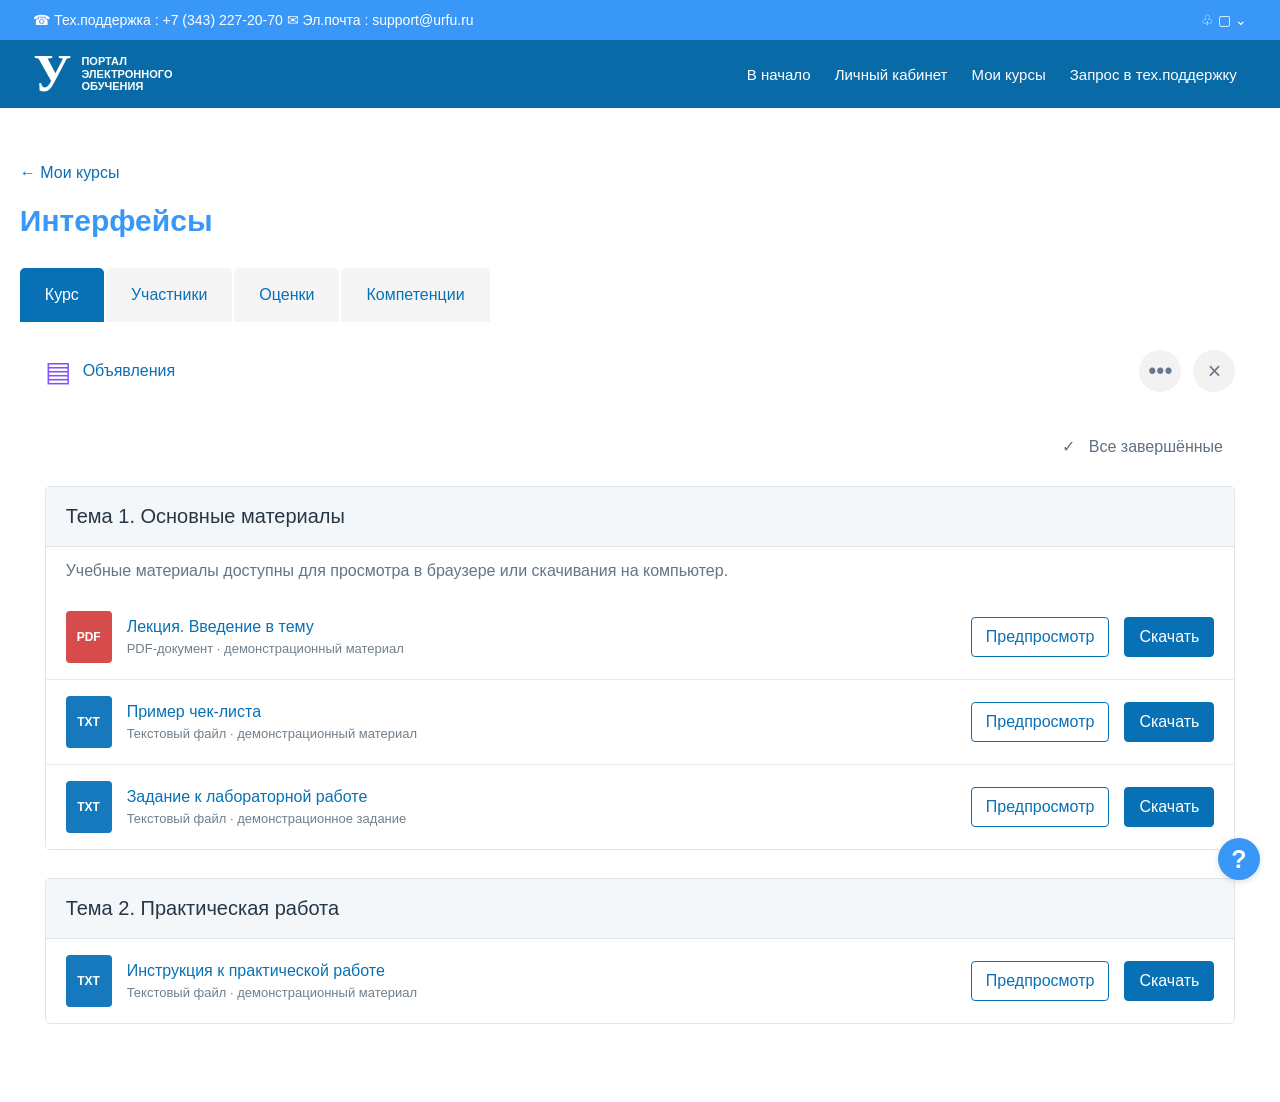
==== course.html @ 54a1a9f5 "Add files via upload" ====
<!DOCTYPE html>
<html lang="ru">
<head>
    <meta charset="UTF-8">
    <meta name="viewport" content="width=device-width, initial-scale=1.0">
    <title>Курс</title>
    <link rel="stylesheet" href="style.css">
    <script src="script.js" defer></script>
</head>
<body>
    <div class="support-bar">
        <div class="support-left">☎ Тех.поддержка : +7 (343) 227-20-70 ✉ Эл.почта : support@urfu.ru</div>
        <div class="support-right">♧ ▢ ⌄</div>
    </div>
    <header class="main-header">
        <a class="brand" href="index.html" aria-label="Портал электронного обучения">
            <span class="brand-mark">У</span>
            <span class="brand-text">ПОРТАЛ<br>ЭЛЕКТРОННОГО<br>ОБУЧЕНИЯ</span>
        </a>
        <nav class="main-nav">
            <a href="index.html">В начало</a>
            <a href="index.html">Личный кабинет</a>
            <a href="index.html">Мои курсы</a>
            <a href="#support">Запрос в тех.поддержку</a>
        </nav>
    </header>

    <main class="page-wrap course-page">
        <a class="back-link" href="index.html">← Мои курсы</a>
        <h1 id="course-title">Интерфейсы</h1>
        <nav class="course-tabs" aria-label="Разделы курса">
            <button class="course-tab active" data-tab="course-content">Курс</button>
            <button class="course-tab" data-tab="participants">Участники</button>
            <button class="course-tab" data-tab="grades">Оценки</button>
            <button class="course-tab" data-tab="competencies">Компетенции</button>
        </nav>

        <section id="course-content" class="tab-panel">
            <div class="course-toolbar"><span class="announcement-icon">▤</span><a href="#announcements">Объявления</a><span class="toolbar-spacer"></span><button class="round-button" title="Дополнительные действия">•••</button><button class="round-button" title="Свернуть раздел">×</button></div>
            <div class="completion-label">✓ &nbsp; Все завершённые</div>

            <section class="topic-block">
                <h2>Тема 1. Основные материалы</h2>
                <p class="topic-description">Учебные материалы доступны для просмотра в браузере или скачивания на компьютер.</p>
                <div class="material-row">
                    <div class="file-symbol pdf">PDF</div>
                    <div class="material-info"><strong>Лекция. Введение в тему</strong><span>PDF-документ · демонстрационный материал</span></div>
                    <button class="action-button preview-button" data-preview="lecture">Предпросмотр</button>
                    <button class="action-button download-button" data-download="lecture">Скачать</button>
                </div>
                <div class="material-row">
                    <div class="file-symbol doc">TXT</div>
                    <div class="material-info"><strong>Пример чек-листа</strong><span>Текстовый файл · демонстрационный материал</span></div>
                    <button class="action-button preview-button" data-preview="checklist">Предпросмотр</button>
                    <button class="action-button download-button" data-download="checklist">Скачать</button>
                </div>
                <div class="material-row">
                    <div class="file-symbol doc">TXT</div>
                    <div class="material-info"><strong>Задание к лабораторной работе</strong><span>Текстовый файл · демонстрационное задание</span></div>
                    <button class="action-button preview-button" data-preview="lab">Предпросмотр</button>
                    <button class="action-button download-button" data-download="lab">Скачать</button>
                </div>
            </section>
            <section class="topic-block">
                <h2>Тема 2. Практическая работа</h2>
                <div class="material-row">
                    <div class="file-symbol doc">TXT</div>
                    <div class="material-info"><strong>Инструкция к практической работе</strong><span>Текстовый файл · демонстрационный материал</span></div>
                    <button class="action-button preview-button" data-preview="practice">Предпросмотр</button>
                    <button class="action-button download-button" data-download="practice">Скачать</button>
                </div>
            </section>
        </section>

        <section id="participants" class="tab-panel simple-panel" hidden><h2>Участники</h2><p>В этом демонстрационном прототипе список участников не подключён.</p></section>
        <section id="grades" class="tab-panel simple-panel" hidden><h2>Оценки</h2><p>В этом демонстрационном прототипе оценки не подключены.</p></section>
        <section id="competencies" class="tab-panel simple-panel" hidden><h2>Компетенции</h2><p>В этом демонстрационном прототипе компетенции показаны как пример интерфейса.</p></section>
    </main>
    <div id="preview-modal" class="modal" hidden>
        <div class="modal-window" role="dialog" aria-modal="true" aria-labelledby="modal-title">
            <div class="modal-header"><h2 id="modal-title">Предпросмотр файла</h2><button id="close-modal" class="round-button" aria-label="Закрыть">×</button></div>
            <div id="modal-content" class="modal-content"></div>
            <div class="modal-footer"><button id="close-modal-bottom" class="action-button">Закрыть</button></div>
        </div>
    </div>
    <div class="help-button" title="Помощь">?</div>
</body>
</html>
---- style.css ----
* { box-sizing: border-box; }
:root { --blue: #0871b5; --bright-blue: #3997f7; --text: #273746; --muted: #647789; --line: #dedede; }
body { margin: 0; background: #fff; color: var(--text); font-family: Arial, Helvetica, sans-serif; font-size: 16px; }
a { color: inherit; text-decoration: none; }
.support-bar { min-height: 40px; padding: 9px 2.6%; background: var(--bright-blue); color: white; display: flex; justify-content: space-between; align-items: center; gap: 18px; font-size: 14px; }
.support-right { white-space: nowrap; }
.main-header { min-height: 68px; padding: 0 2.6%; background: #086aa6; color: white; display: flex; align-items: center; justify-content: space-between; gap: 24px; }
.brand { display: flex; align-items: center; gap: 10px; min-width: 220px; }
.brand-mark { font-family: Georgia, serif; font-size: 52px; line-height: 1; font-weight: bold; }
.brand-text { font-size: 11px; line-height: 1.15; font-weight: bold; }
.main-nav { display: flex; align-items: center; gap: 4px; flex-wrap: wrap; }
.main-nav a { padding: 13px 10px; font-size: 15px; }
.main-nav a:hover, .main-nav a.selected { background: var(--bright-blue); }
.page-wrap { padding: 56px 1.55% 50px; max-width: 1800px; margin: 0 auto; }
h1 { color: var(--bright-blue); font-size: 30px; font-weight: 600; margin: 0 0 24px; }
.greeting { font-size: 27px; color: #666; margin: -8px 0 28px; }
.course-overview { border: 1px solid #dedede; }
.overview-heading { padding: 17px 18px; border-bottom: 1px solid #dedede; color: var(--bright-blue); font-weight: bold; font-size: 20px; }
.overview-body { background: #fafafa; padding: 20px 18px 26px; }
.course-tools { display: flex; gap: 8px; align-items: center; margin-bottom: 18px; padding-bottom: 15px; border-bottom: 1px solid #dedede; flex-wrap: wrap; }
.course-tools input, .course-tools select, .view-select { height: 45px; border: 1px solid #dedede; border-radius: 7px; background: white; color: #607080; padding: 0 13px; font: inherit; max-width: 100%; }
.course-tools input { width: 240px; }
.course-tools select { min-width: 180px; }
#sort { min-width: 260px; }
.view-select { display: inline-flex; align-items: center; padding: 0 14px; }
.course-grid { display: grid; grid-template-columns: repeat(3, minmax(0, 1fr)); gap: 10px; }
.moodle-course-card { display: flex; flex-direction: column; min-width: 0; background: white; border: 1px solid #ddd; border-radius: 9px; overflow: hidden; box-shadow: 0 1px 2px #0000000a; transition: box-shadow .15s, transform .15s; }
.moodle-course-card:hover { box-shadow: 0 4px 14px #00000020; transform: translateY(-2px); }
.course-cover { height: 130px; flex-shrink: 0; position: relative; overflow: hidden; background: #eaf2f8; border-bottom: 1px solid #ddd; }
.cover-lines { background: #f0f0f0; }
.cover-lines:before, .cover-lines:after { content: ""; position: absolute; width: 120%; height: 160%; left: -10%; top: -25%; border: 3px solid #ed7777; border-radius: 50%; transform: rotate(20deg); }
.cover-lines:after { transform: rotate(-24deg); }
.cover-line { position: absolute; left: 0; right: 0; top: 56%; height: 3px; background: #222; z-index: 1; }
.cover-ux { background: repeating-linear-gradient(135deg, #0758a5 0 3px, #0a2c68 3px 7px, #1683dc 7px 12px); color: white; display: flex; align-items: center; padding: 12px; }
.cover-ux span, .cover-digital span { background: #0871c9; padding: 5px; font-size: 19px; line-height: 1.4; }
.cover-prototype, .cover-testing { background: #f0f6fb; border-top: 7px solid #0871c9; padding: 12px; }
.course-icon { color: #8d9499; font-size: 52px; }
.cover-digital { background: linear-gradient(120deg, #071d3c, #0067bd 55%, #0b1332); color: white; display: flex; align-items: flex-start; padding: 12px; }
.cover-ai { background: linear-gradient(135deg, #c9e4fa, #1475b5); display: flex; align-items: center; justify-content: center; }
.cover-ai .course-icon { color: white; font-size: 70px; }
.course-card-content { padding: 12px 12px 14px; min-height: 128px; display: flex; flex-direction: column; }
.course-name { font-size: 17px; color: #0871b5; line-height: 1.35; margin-bottom: 4px; }
.course-category { color: #252525; font-size: 15px; line-height: 1.35; white-space: nowrap; overflow: hidden; text-overflow: ellipsis; }
.course-progress { margin-top: auto; padding-top: 17px; color: #65798b; font-size: 14px; display: flex; gap: 12px; align-items: center; }
.progress-track { flex: 1; height: 5px; background: #e8edf0; border-radius: 10px; overflow: hidden; }
.progress-track span { display: block; height: 100%; background: #0871b5; }
.empty-message { color: #647789; padding: 20px 0; }
.help-button { position: fixed; right: 20px; bottom: 20px; width: 42px; height: 42px; border-radius: 50%; display: grid; place-items: center; color: white; background: var(--bright-blue); font-size: 25px; font-weight: bold; box-shadow: 0 2px 6px #0002; }
.back-link { display: inline-block; color: #0871b5; margin: -25px 0 22px; }
.course-page h1 { margin-bottom: 30px; }
.course-tabs { display: flex; flex-wrap: wrap; margin-bottom: 28px; gap: 2px; }
.course-tab { border: 0; background: #f5f5f5; color: #0871b5; padding: 18px 25px; font: inherit; cursor: pointer; border-radius: 5px 5px 0 0; }
.course-tab.active { background: #0871b5; color: white; }
.course-toolbar { display: flex; align-items: center; gap: 12px; margin: 12px 2% 45px; color: #0871b5; }
.announcement-icon { font-size: 28px; color: #8352ff; }
.toolbar-spacer { flex: 1; }
.round-button { border: 0; border-radius: 50%; width: 42px; height: 42px; background: #f2f2f2; color: #65798b; font-size: 23px; cursor: pointer; }
.completion-label { text-align: right; color: #607080; margin: 0 3% 30px; }
.topic-block { margin: 20px 2% 28px; border: 1px solid #e0e5e9; border-radius: 5px; overflow: hidden; }
.topic-block h2 { margin: 0; padding: 18px 20px; background: #f3f7fa; font-size: 20px; font-weight: 500; border-bottom: 1px solid #e0e5e9; }
.topic-description { margin: 0; padding: 15px 20px; color: #637586; }
.material-row { display: flex; align-items: center; gap: 15px; padding: 16px 20px; border-bottom: 1px solid #e8ecef; background: white; }
.material-row:last-child { border-bottom: 0; }
.file-symbol { width: 46px; height: 52px; flex-shrink: 0; display: grid; place-items: center; border-radius: 4px; font-size: 12px; font-weight: bold; color: white; }
.file-symbol.pdf { background: #d64b4b; }
.file-symbol.doc { background: #1678bd; }
.material-info { display: flex; flex-direction: column; gap: 5px; min-width: 0; flex: 1; }
.material-info strong { font-size: 16px; font-weight: 500; color: #0871b5; }
.material-info span { color: #71808d; font-size: 13px; }
.action-button { border: 1px solid #0871b5; color: #0871b5; background: white; padding: 10px 14px; border-radius: 4px; cursor: pointer; font: inherit; white-space: nowrap; }
.action-button:hover { background: #edf7ff; }
.download-button { background: #0871b5; color: white; }
.download-button:hover { background: #075b94; }
.simple-panel { padding: 25px; border: 1px solid #e0e5e9; color: #617383; }
.modal { position: fixed; inset: 0; z-index: 10; background: #0008; display: flex; align-items: center; justify-content: center; padding: 18px; }
.modal[hidden], [hidden] { display: none !important; }
.modal-window { width: min(700px, 100%); max-height: 85vh; overflow: auto; background: white; border-radius: 8px; box-shadow: 0 10px 40px #0004; }
.modal-header { display: flex; justify-content: space-between; align-items: center; gap: 20px; padding: 15px 20px; border-bottom: 1px solid #ddd; }
.modal-header h2 { margin: 0; font-size: 21px; color: #0871b5; }
.modal-content { padding: 22px; line-height: 1.65; white-space: normal; }
.modal-content ul { padding-left: 24px; }
.modal-footer { padding: 12px 20px 20px; text-align: right; }
@media (max-width: 950px) { .main-header { align-items: flex-start; flex-direction: column; padding-top: 12px; padding-bottom: 12px; gap: 8px; } .course-grid { grid-template-columns: repeat(2, minmax(0, 1fr)); } .page-wrap { padding-top: 35px; } }
@media (max-width: 600px) { .support-bar { font-size: 11px; } .support-left { line-height: 1.5; } .main-nav a { padding: 9px 6px; font-size: 13px; } .brand { min-width: 0; } .page-wrap { padding: 28px 12px; } h1 { font-size: 26px; } .greeting { font-size: 21px; } .course-grid { grid-template-columns: 1fr; } .course-tools { align-items: stretch; } .course-tools input, .course-tools select, #sort, .view-select { width: 100%; } .material-row { flex-wrap: wrap; padding: 13px; } .material-info { flex-basis: calc(100% - 65px); } .action-button { flex: 1; } .course-tab { padding: 13px 15px; } }
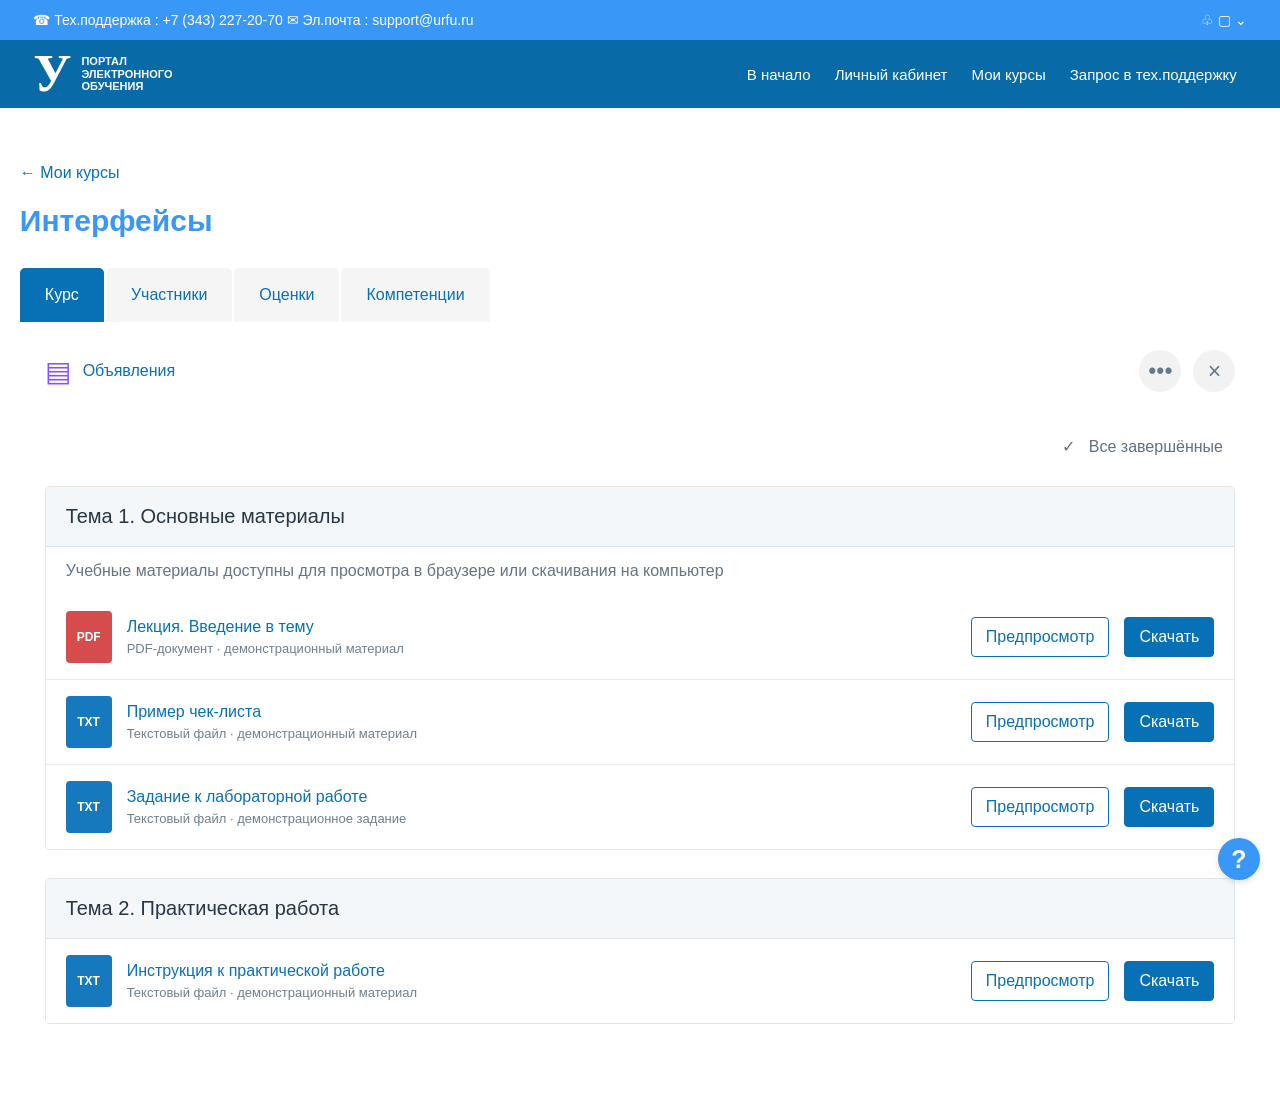
==== commit d58df308: "Update course.html убрала точки" ====
--- a/course.html
+++ b/course.html
@@ -41,7 +41,7 @@
 
             <section class="topic-block">
                 <h2>Тема 1. Основные материалы</h2>
-                <p class="topic-description">Учебные материалы доступны для просмотра в браузере или скачивания на компьютер.</p>
+                <p class="topic-description">Учебные материалы доступны для просмотра в браузере или скачивания на компьютер</p>
                 <div class="material-row">
                     <div class="file-symbol pdf">PDF</div>
                     <div class="material-info"><strong>Лекция. Введение в тему</strong><span>PDF-документ · демонстрационный материал</span></div>
@@ -72,9 +72,9 @@
             </section>
         </section>
 
-        <section id="participants" class="tab-panel simple-panel" hidden><h2>Участники</h2><p>В этом демонстрационном прототипе список участников не подключён.</p></section>
-        <section id="grades" class="tab-panel simple-panel" hidden><h2>Оценки</h2><p>В этом демонстрационном прототипе оценки не подключены.</p></section>
-        <section id="competencies" class="tab-panel simple-panel" hidden><h2>Компетенции</h2><p>В этом демонстрационном прототипе компетенции показаны как пример интерфейса.</p></section>
+        <section id="participants" class="tab-panel simple-panel" hidden><h2>Участники</h2><p>В этом демонстрационном прототипе список участников не подключён</p></section>
+        <section id="grades" class="tab-panel simple-panel" hidden><h2>Оценки</h2><p>В этом демонстрационном прототипе оценки не подключены</p></section>
+        <section id="competencies" class="tab-panel simple-panel" hidden><h2>Компетенции</h2><p>В этом демонстрационном прототипе компетенции показаны как пример интерфейса</p></section>
     </main>
     <div id="preview-modal" class="modal" hidden>
         <div class="modal-window" role="dialog" aria-modal="true" aria-labelledby="modal-title">
